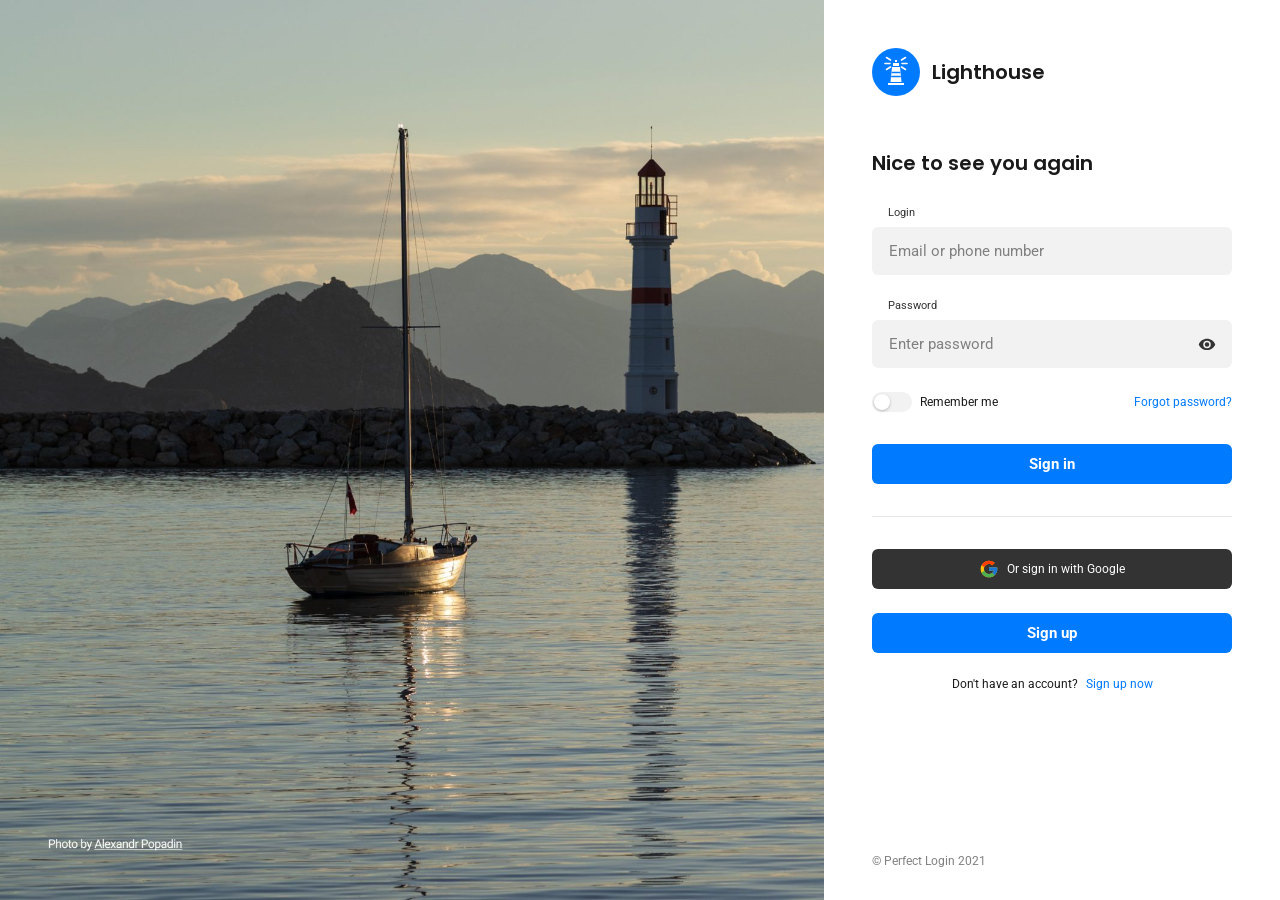
==== index.html @ f248e5a9 "Lighthouse sign in / sign up pages Co-Authored-By: Claude Opus 5.5 <noreply@anthropic.com>" ====
<!DOCTYPE html>
<html lang="en">
<head>
  <meta charset="UTF-8">
  <meta name="viewport" content="width=device-width, initial-scale=1.0">
  <title>Sign in — Lighthouse</title>
  <link rel="preconnect" href="https://fonts.googleapis.com">
  <link rel="preconnect" href="https://fonts.gstatic.com" crossorigin>
  <link href="https://fonts.googleapis.com/css2?family=Poppins:wght@600&family=Roboto:wght@400;700&display=swap" rel="stylesheet">
  <link rel="stylesheet" href="style.css">
</head>
<body>
  <div class="page">
    <div class="hero"></div>

    <main class="panel">
      <a class="logo" href="index.html">
        <svg class="logo__icon" viewBox="0 0 48 48" aria-hidden="true">
          <circle cx="24" cy="24" r="24" fill="#007AFF"/>
          <g fill="#fff">
            <path d="M21 15h6v3h-6z"/>
            <path d="M20 19h8l1.5 15h-11z"/>
            <path d="M16 35h16v2H16z"/>
            <path d="M23 12h2v2h-2z"/>
          </g>
          <g stroke="#fff" stroke-width="1.6" stroke-linecap="round">
            <path d="M18 15.5h-5M35 15.5h-5M18.5 12l-4-2.5M29.5 12l4-2.5M18.5 19l-4 2.5M29.5 19l4 2.5"/>
          </g>
          <path d="M19.6 24.5h8.8M19.2 28.5h9.6" stroke="#007AFF" stroke-width="1.4"/>
        </svg>
        <span class="logo__text">Lighthouse</span>
      </a>

      <h1 class="title">Nice to see you again</h1>

      <form class="form" id="signin-form" novalidate>
        <div class="field">
          <label class="field__label" for="login">Login</label>
          <div class="field__control">
            <input class="input" id="login" name="login" type="text" placeholder="Email or phone number" autocomplete="username" required>
          </div>
          <p class="field__error">Enter a valid email or phone number</p>
        </div>

        <div class="field">
          <label class="field__label" for="password">Password</label>
          <div class="field__control">
            <input class="input input--password" id="password" name="password" type="password" placeholder="Enter password" autocomplete="current-password" required>
            <button class="eye" type="button" aria-label="Show password">
              <svg class="eye__on" viewBox="0 0 24 24" fill="currentColor"><path d="M12 5C7 5 2.7 8.1 1 12.5 2.7 16.9 7 20 12 20s9.3-3.1 11-7.5C21.3 8.1 17 5 12 5zm0 12.5a5 5 0 1 1 0-10 5 5 0 0 1 0 10zm0-8a3 3 0 1 0 0 6 3 3 0 0 0 0-6z"/></svg>
              <svg class="eye__off" viewBox="0 0 24 24" fill="currentColor"><path d="M12 7a5 5 0 0 1 5 5c0 .6-.1 1.3-.4 1.8l2.9 2.9c1.5-1.3 2.7-2.9 3.5-4.7C21.3 7.6 17 4.5 12 4.5c-1.4 0-2.7.3-4 .7l2.2 2.2c.5-.3 1.2-.4 1.8-.4zM2 4.3l2.3 2.3.4.4A11.8 11.8 0 0 0 1 12c1.7 4.4 6 7.5 11 7.5 1.5 0 3-.3 4.4-.8l.4.4 2.9 2.9 1.3-1.3L3.3 3 2 4.3zm5.5 5.5 1.6 1.6-.1.6a3 3 0 0 0 3 3l.6-.1 1.6 1.6A5 5 0 0 1 7.5 9.8zm4.3-.8 3.2 3.2V12a3 3 0 0 0-3-3h-.2z"/></svg>
            </button>
          </div>
          <p class="field__error">Password is required</p>
        </div>

        <div class="options">
          <label class="switch">
            <input type="checkbox" id="remember" name="remember">
            <span class="switch__track"></span>
            Remember me
          </label>
          <a href="#" id="forgot">Forgot password?</a>
        </div>

        <button class="btn btn--primary btn--submit" type="submit">Sign in</button>
      </form>

      <hr class="divider">

      <button class="btn btn--dark js-google" type="button">
        <svg viewBox="0 0 48 48" aria-hidden="true"><path fill="#FFC107" d="M43.6 20.1H42V20H24v8h11.3C33.7 32.7 29.2 36 24 36c-6.6 0-12-5.4-12-12s5.4-12 12-12c3.1 0 5.8 1.2 7.9 3.1l5.7-5.7C34 6.1 29.3 4 24 4 13 4 4 13 4 24s9 20 20 20 20-9 20-20c0-1.3-.1-2.6-.4-3.9z"/><path fill="#FF3D00" d="m6.3 14.7 6.6 4.8C14.7 15.1 19 12 24 12c3.1 0 5.8 1.2 7.9 3.1l5.7-5.7C34 6.1 29.3 4 24 4 16.3 4 9.7 8.3 6.3 14.7z"/><path fill="#4CAF50" d="M24 44c5.2 0 9.9-2 13.4-5.2l-6.2-5.2A11.9 11.9 0 0 1 24 36c-5.2 0-9.6-3.3-11.3-8l-6.5 5C9.5 39.6 16.2 44 24 44z"/><path fill="#1976D2" d="M43.6 20.1H42V20H24v8h11.3a12 12 0 0 1-4.1 5.6l6.2 5.2C37 39.2 44 34 44 24c0-1.3-.1-2.6-.4-3.9z"/></svg>
        Or sign in with Google
      </button>

      <a class="btn btn--primary" href="signup.html">Sign up</a>

      <p class="switch-account">Don't have an account?<a href="signup.html">Sign up now</a></p>

      <p class="footer">© Perfect Login 2021</p>
    </main>
  </div>

  <div class="toast" id="toast"></div>

  <script src="script.js"></script>
</body>
</html>
---- style.css ----
*,
*::before,
*::after {
  box-sizing: border-box;
  margin: 0;
  padding: 0;
}

:root {
  --blue: #007aff;
  --blue-hover: #0066d6;
  --dark: #333333;
  --text: #1a1a1a;
  --gray: #808080;
  --input-bg: #f2f2f2;
  --line: #e5e5e5;
  --white: #ffffff;
  --error: #e53935;
}

html,
body {
  height: 100%;
}

body {
  font-family: "Roboto", Arial, sans-serif;
  color: var(--text);
  background: #000 url("images/lighthouse.jpg") left bottom / cover no-repeat;
}

a {
  color: var(--blue);
  text-decoration: none;
}

a:hover {
  text-decoration: underline;
}

/* ---------- layout ---------- */

.page {
  display: flex;
  min-height: 100vh;
}

.hero {
  flex: 1;
}

.panel {
  display: flex;
  flex-direction: column;
  width: 456px;
  flex-shrink: 0;
  padding: 48px 48px 32px;
  background: var(--white);
}

/* ---------- logo ---------- */

.logo {
  display: inline-flex;
  align-items: center;
  gap: 12px;
  align-self: flex-start;
  color: var(--text);
}

.logo:hover {
  text-decoration: none;
}

.logo__icon {
  width: 48px;
  height: 48px;
}

.logo__text {
  font-family: "Poppins", sans-serif;
  font-size: 20px;
  font-weight: 600;
}

/* ---------- form ---------- */

.title {
  margin: 52px 0 28px;
  font-family: "Poppins", sans-serif;
  font-size: 20px;
  font-weight: 600;
  line-height: 1.5;
}

.field + .field {
  margin-top: 24px;
}

.field__label {
  display: block;
  margin: 0 0 8px 16px;
  font-size: 11px;
  color: var(--dark);
}

.field__control {
  position: relative;
}

.input {
  width: 100%;
  height: 48px;
  padding: 0 16px;
  border: 1px solid transparent;
  border-radius: 6px;
  background: var(--input-bg);
  font: inherit;
  font-size: 15px;
  color: var(--text);
  outline: none;
  transition: border-color 0.2s, background 0.2s;
}

.input::placeholder {
  color: var(--gray);
}

.input:focus {
  border-color: var(--blue);
  background: var(--white);
}

.input--password {
  padding-right: 48px;
}

.field.is-invalid .input {
  border-color: var(--error);
}

.field__error {
  display: none;
  margin: 6px 0 0 16px;
  font-size: 11px;
  color: var(--error);
}

.field.is-invalid .field__error {
  display: block;
}

.field__hint {
  margin: 12px 0 0 16px;
  font-size: 11px;
  color: var(--gray);
}

.eye {
  position: absolute;
  top: 50%;
  right: 12px;
  display: flex;
  padding: 4px;
  border: 0;
  background: none;
  color: var(--dark);
  cursor: pointer;
  transform: translateY(-50%);
}

.eye svg {
  width: 18px;
  height: 18px;
}

.eye .eye__off,
.eye.is-shown .eye__on {
  display: none;
}

.eye.is-shown .eye__off {
  display: block;
}

/* remember me + forgot */

.options {
  display: flex;
  align-items: center;
  justify-content: space-between;
  margin-top: 24px;
  font-size: 12px;
}

.switch {
  display: inline-flex;
  align-items: center;
  gap: 8px;
  cursor: pointer;
  user-select: none;
}

.switch input {
  position: absolute;
  opacity: 0;
  pointer-events: none;
}

.switch__track {
  position: relative;
  width: 40px;
  height: 20px;
  border-radius: 10px;
  background: var(--input-bg);
  transition: background 0.2s;
}

.switch__track::after {
  content: "";
  position: absolute;
  top: 2px;
  left: 2px;
  width: 16px;
  height: 16px;
  border-radius: 50%;
  background: var(--white);
  box-shadow: 0 1px 3px rgba(0, 0, 0, 0.25);
  transition: transform 0.2s;
}

.switch input:checked + .switch__track {
  background: var(--blue);
}

.switch input:checked + .switch__track::after {
  transform: translateX(20px);
}

.switch input:focus-visible + .switch__track {
  outline: 2px solid var(--blue);
  outline-offset: 2px;
}

/* checkbox */

.check {
  display: flex;
  align-items: flex-start;
  gap: 12px;
  margin-top: 24px;
  font-size: 12px;
  line-height: 1.5;
  cursor: pointer;
}

.check input {
  flex-shrink: 0;
  width: 16px;
  height: 16px;
  margin-top: 1px;
  accent-color: var(--blue);
  cursor: pointer;
}

.check.is-invalid {
  color: var(--error);
}

/* buttons */

.btn {
  display: flex;
  align-items: center;
  justify-content: center;
  gap: 8px;
  width: 100%;
  height: 40px;
  border: 0;
  border-radius: 6px;
  font: inherit;
  font-size: 15px;
  font-weight: 700;
  color: var(--white);
  cursor: pointer;
  transition: background 0.2s;
}

.btn:hover {
  text-decoration: none;
}

.btn--primary {
  background: var(--blue);
}

.btn--primary:hover {
  background: var(--blue-hover);
}

.btn--dark {
  background: var(--dark);
  font-size: 12px;
  font-weight: 400;
}

.btn--dark:hover {
  background: #222;
}

.btn--dark svg {
  width: 20px;
  height: 20px;
}

.btn--submit {
  margin-top: 32px;
}

.divider {
  margin: 32px 0;
  border: 0;
  border-top: 1px solid var(--line);
}

.btn + .btn {
  margin-top: 24px;
}

.switch-account {
  margin-top: 24px;
  font-size: 12px;
  text-align: center;
}

.switch-account a {
  margin-left: 8px;
}

.footer {
  margin-top: auto;
  padding-top: 40px;
  font-size: 12px;
  color: var(--gray);
}

/* toast */

.toast {
  position: fixed;
  left: 50%;
  bottom: 32px;
  padding: 12px 20px;
  border-radius: 6px;
  background: var(--dark);
  color: var(--white);
  font-size: 14px;
  opacity: 0;
  pointer-events: none;
  transform: translate(-50%, 20px);
  transition: opacity 0.3s, transform 0.3s;
}

.toast.is-visible {
  opacity: 1;
  transform: translate(-50%, 0);
}

/* ---------- responsive ---------- */

@media (max-width: 768px) {
  body {
    background: var(--white);
  }

  .hero {
    display: none;
  }

  .panel {
    width: 100%;
    padding: 32px 16px 24px;
  }

  .title {
    margin-top: 40px;
  }
}
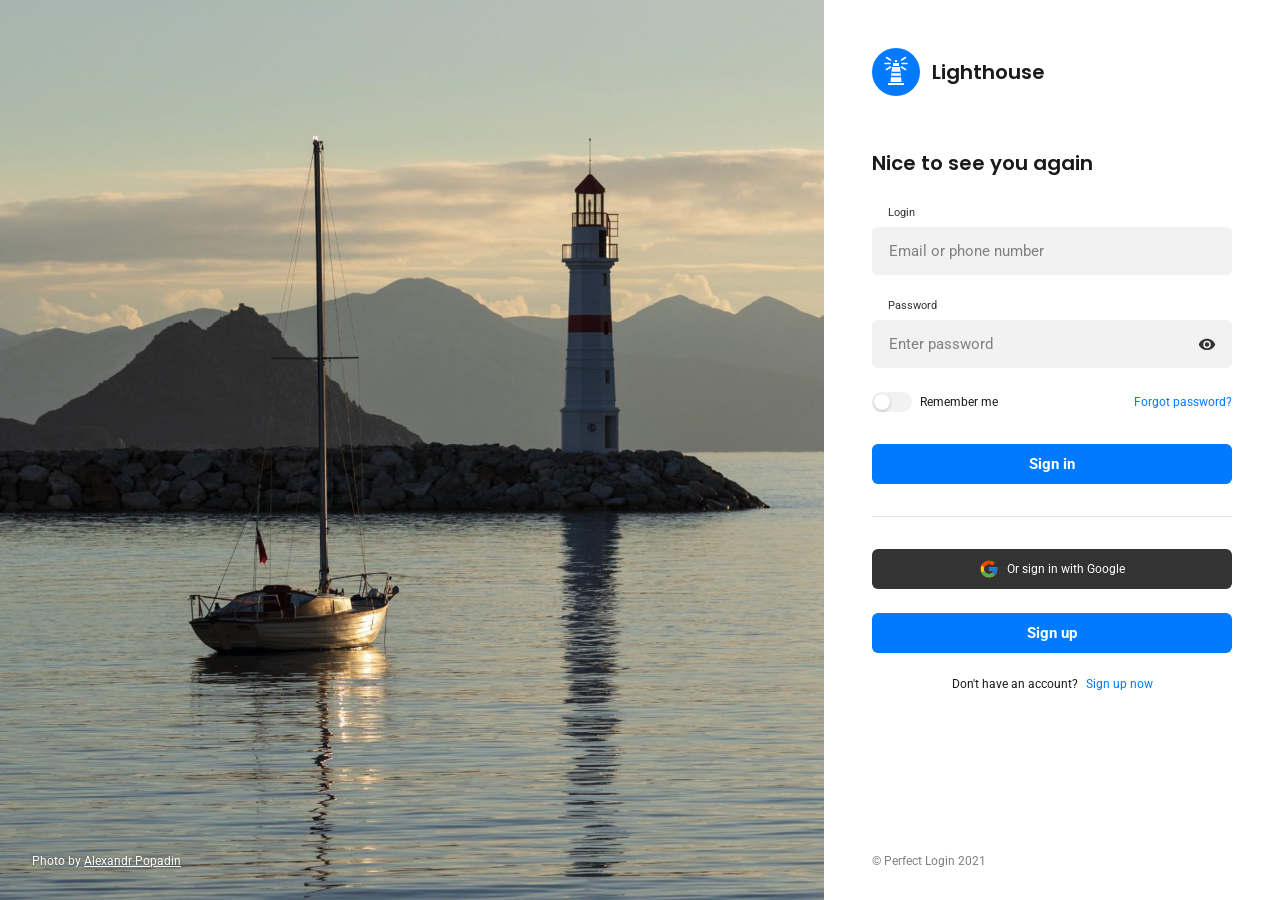
==== commit f7fd2a5f: "Crop background photo, move it to hero block Co-Authored-By: Claude Opus 5.5 <noreply@anthropic.com>" ====
--- a/index.html
+++ b/index.html
@@ -11,7 +11,9 @@
 </head>
 <body>
   <div class="page">
-    <div class="hero"></div>
+    <div class="hero">
+      <p class="hero__credit">Photo by <a href="https://unsplash.com/@popadin" target="_blank">Alexandr Popadin</a></p>
+    </div>
 
     <main class="panel">
       <a class="logo" href="index.html">
--- a/style.css
+++ b/style.css
@@ -26,7 +26,7 @@
 body {
   font-family: "Roboto", Arial, sans-serif;
   color: var(--text);
-  background: #000 url("images/lighthouse.jpg") left bottom / cover no-repeat;
+  background: var(--white);
 }
 
 a {
@@ -46,7 +46,23 @@
 }
 
 .hero {
+  position: relative;
   flex: 1;
+  background: #2b2f33 url("images/lighthouse.jpg") center 45% / cover no-repeat;
+}
+
+.hero__credit {
+  position: absolute;
+  left: 32px;
+  bottom: 32px;
+  font-size: 12px;
+  color: var(--white);
+  text-shadow: 0 1px 2px rgba(0, 0, 0, 0.4);
+}
+
+.hero__credit a {
+  color: var(--white);
+  text-decoration: underline;
 }
 
 .panel {
@@ -369,10 +385,6 @@
 /* ---------- responsive ---------- */
 
 @media (max-width: 768px) {
-  body {
-    background: var(--white);
-  }
-
   .hero {
     display: none;
   }
